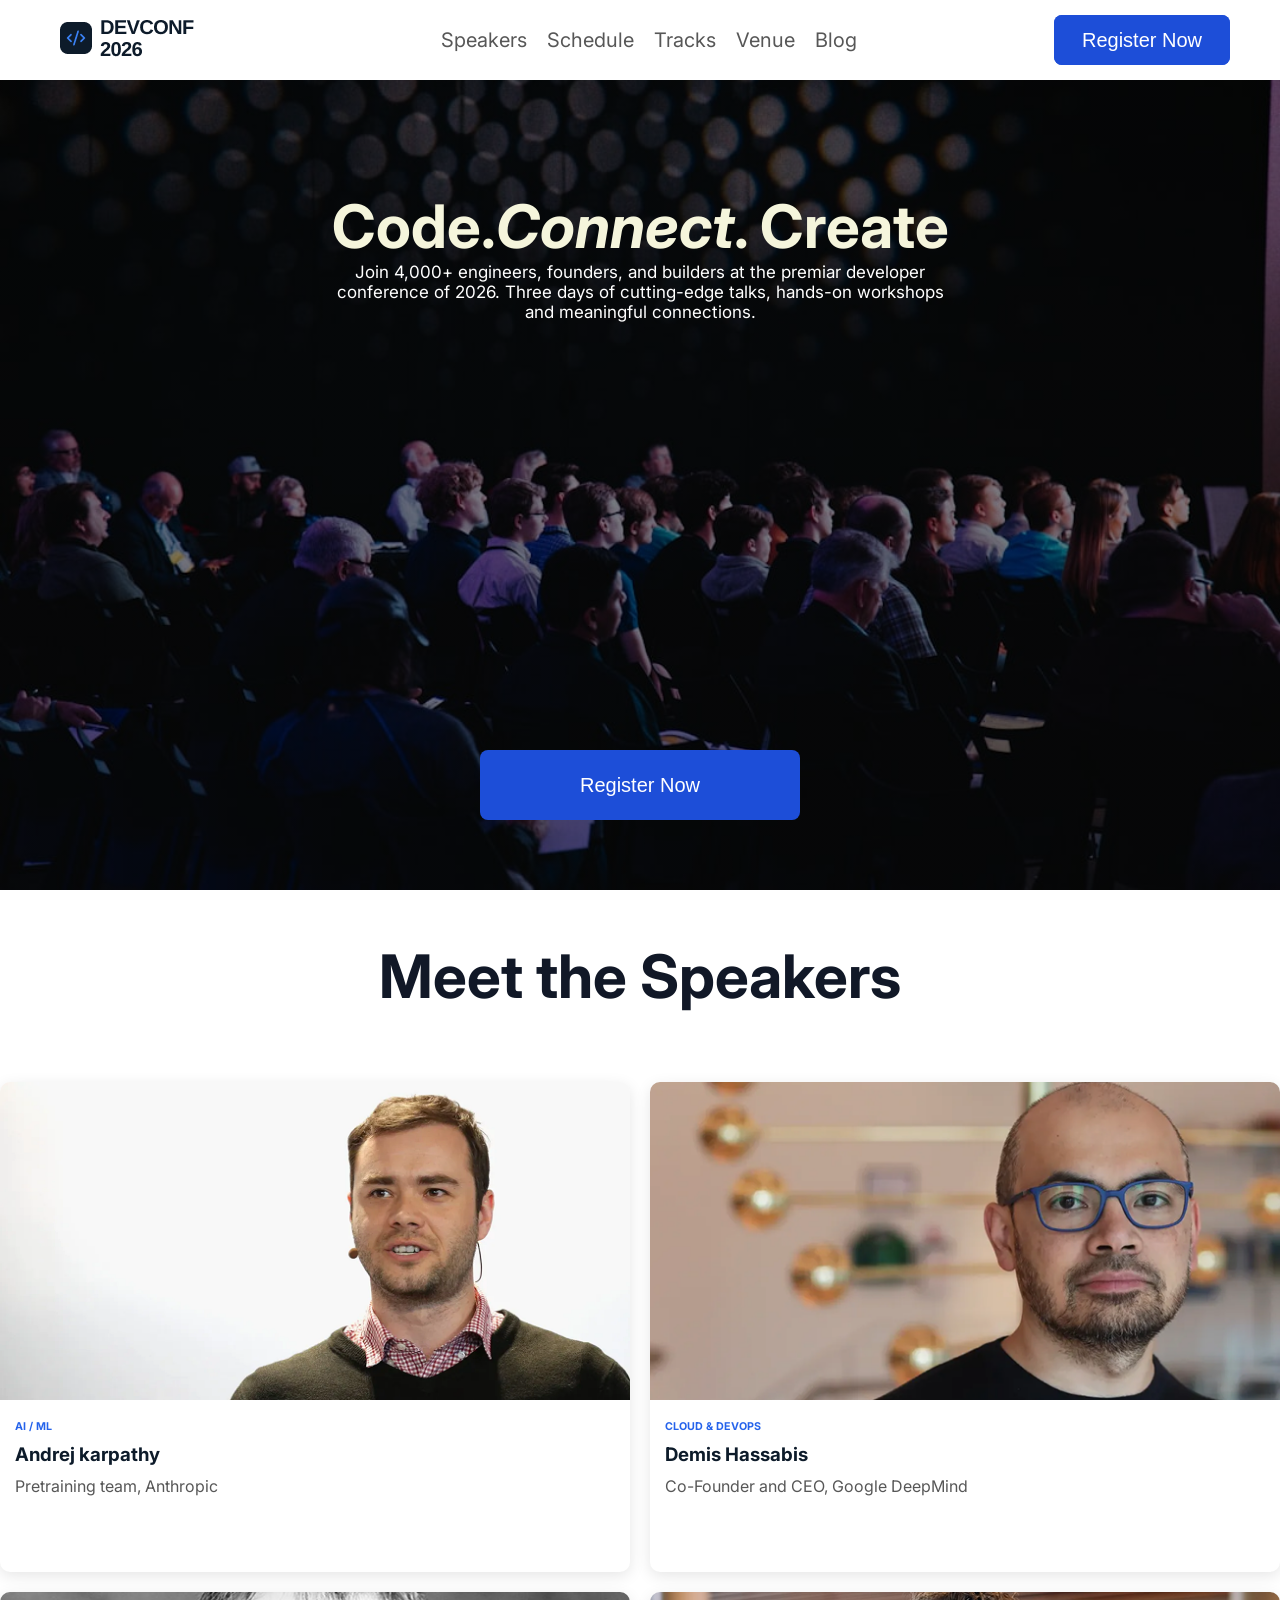
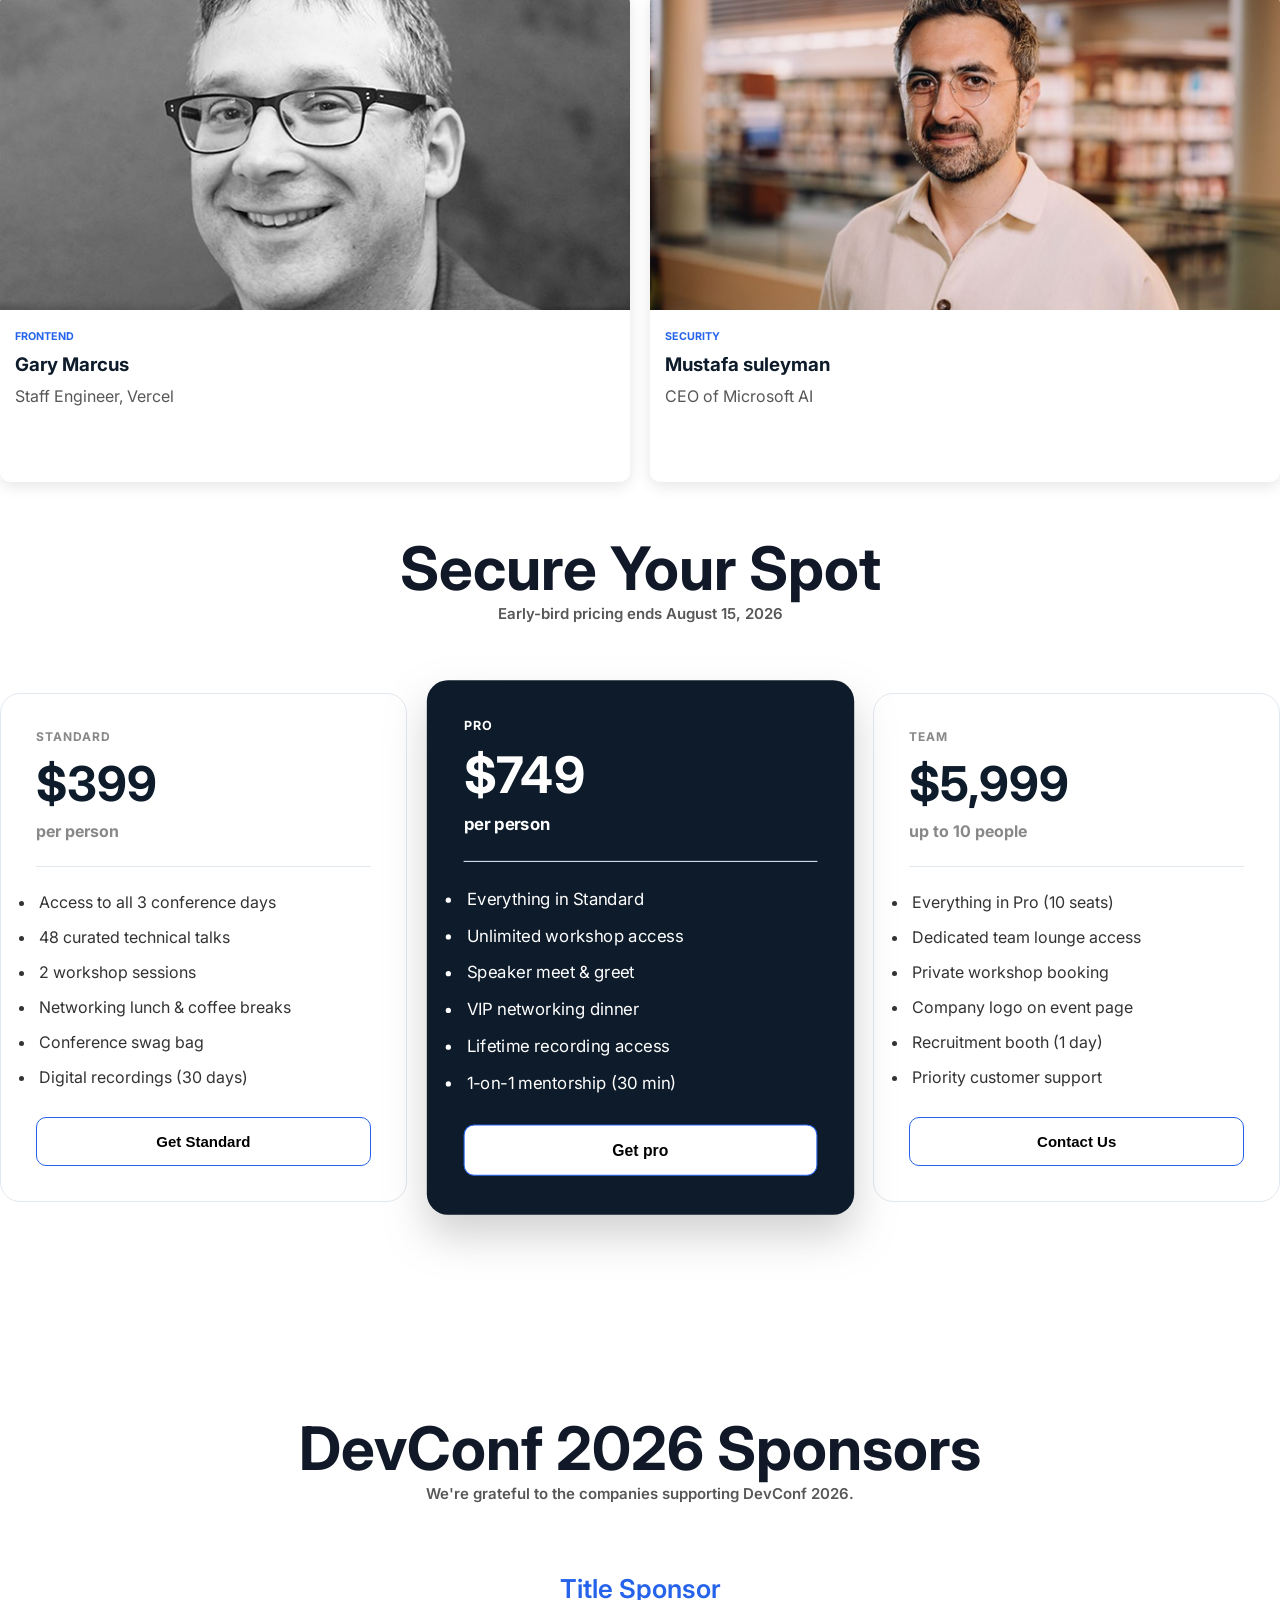
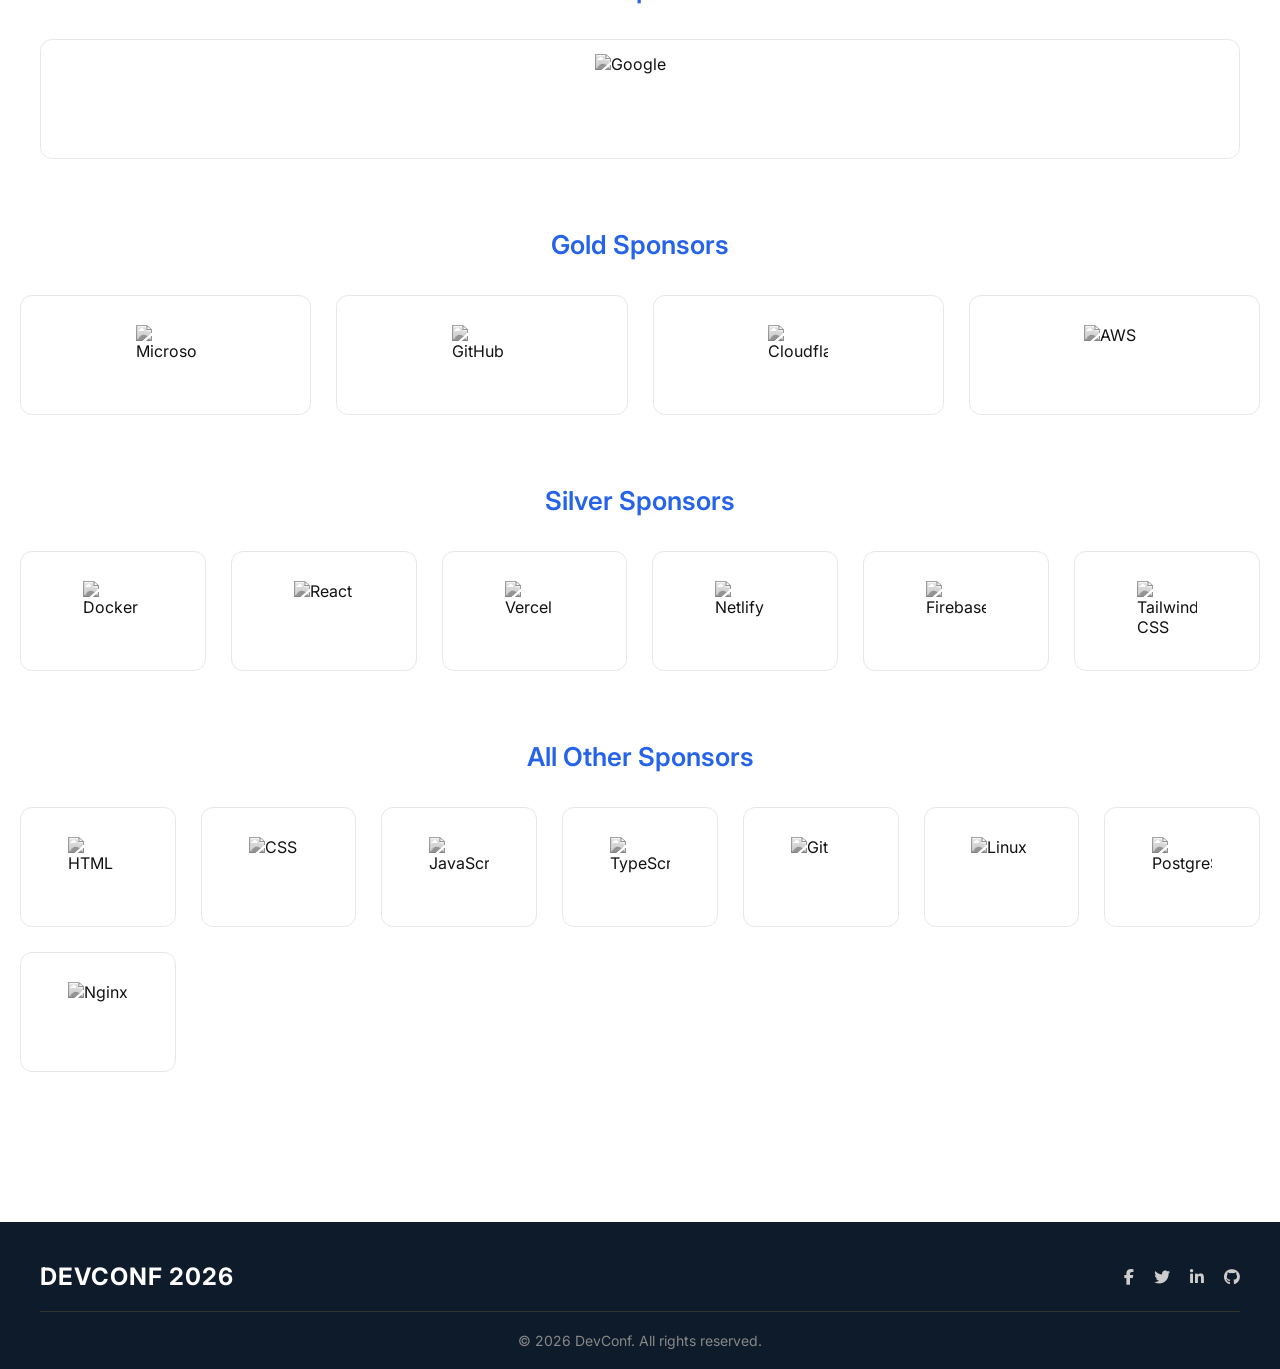
==== index.html @ 74f4c984 "footer section" ====
<!DOCTYPE html>
<html lang="en">
<head>
    <meta charset="UTF-8">
    <meta name="viewport" content="width=device-width, initial-scale=1.0">
    <title>Assingment-1 DevConf 2026</title>
    <link rel="preconnect" href="https://fonts.googleapis.com">
<link rel="preconnect" href="https://fonts.gstatic.com" crossorigin>
<link href="https://fonts.googleapis.com/css2?family=Inter:wght@100..900&display=swap" rel="stylesheet">
    <link rel="stylesheet" href="./Style/index.css">
</head>
<body>
    <!-- Header Start -->
    <header>

        <nav class="navber container">
            <!-- Logo Start -->
            <div class="logo-parent">

                <img src="./images/logo.png" alt="Company Logo">
            </div>
            <!-- Logo End -->

            <!-- Navbar-Menu Start -->
            <div class="nav-menu">
                <ul>
                    <li><a href="#">Speakers</a></li>
                    <li><a href="#">Schedule</a></li>
                    <li><a href="#">Tracks</a></li>
                    <li><a href="#">Venue</a></li>
                    <li><a href="#">Blog</a></li>
                </ul>
            </div>
            <!-- Register-Btn Start -->
            <div class="nav-btn">
                <button class="nav-btn"><a href="#">Register Now</a></button>
            </div>
        </nav>
    </header>
    <!-- Header End -->

    <!-- Hero Start -->
     <main>
        <section>
            <div class="hero-section">
                <div class="hero-content">
                    <h2>Code.<em>Connect</em>. Create</h2>
                    <p>Join 4,000+ engineers, founders, and builders at the premiar developer<br>
                    conference of 2026. Three days of cutting-edge talks, hands-on workshops<br>
                and meaningful connections.</p>

                        <button class="hero-register-btn"><a href="#">Register Now</a></button>
                        <div>

                        </div>
                    </div>
        </section>
     </main>
     <!-- Hero End -->

     <!-- Speaker Card start -->

     <section>
        <div class="title">
        <h2>Meet the Speakers</h2>
        </div>
        <div class="speakers-card">
      
        <div class="card">
            <img src="./images/andrej.png" alt="">
            <h6>AI / ML</h6>
            <h3>Andrej karpathy</h3>
            <p>Pretraining team, Anthropic</p>
        </div>
        <div class="card">
            <img src="./images/demis.png" alt="">
            <h6>CLOUD & DEVOPS</h6>
            <h3>Demis Hassabis</h3>
            <p>Co-Founder and CEO, Google DeepMind</p>
        </div>
        <div class="card">
            <img src="./images/gary.png" alt="">
            <h6>FRONTEND</h6>
            <h3>Gary Marcus</h3>
            <p>Staff Engineer, Vercel</p>
        </div>
        <div class="card">
            <img src="./images/mustafa.png" alt="">
            <h6>SECURITY</h6>
            <h3>Mustafa suleyman</h3>
            <p>CEO of Microsoft AI</p>
        </div>
        </div>
     </section>
     <!-- Speaker Card End -->

     <!-- Secure spot Start -->
      <section>
        <div class="title">
            <h2>Secure Your Spot</h2>
            <p>Early-bird pricing ends August 15, 2026</p>
        </div>
        <div  class="secure-section">
            <div class="secure-card">
                <h6>STANDARD</h6>
                <h2>$399</h2>
                <h6>per person</h6>
                <hr>
                <ul>
                    <li>Access to all 3 conference days</li>
                    <li>48 curated technical talks</li>
                    <li>2 workshop sessions</li>
                    <li>Networking lunch & coffee breaks</li>
                    <li>Conference swag bag</li>
                    <li>Digital recordings (30 days)</li>
                </ul>
                <button>Get Standard</button>
            </div>
            
            <div class="secure-card featured">
                <h6>PRO</h6>
                <h2>$749</h2>
                <h6>per person</h6>
                <hr>
                <ul>
                    <li>Everything in Standard</li>
                    <li>Unlimited workshop access</li>
                    <li>Speaker meet & greet</li>
                    <li>VIP networking dinner</li>
                    <li>Lifetime recording access</li>
                    <li>1-on-1 mentorship (30 min)</li>
                </ul>
                <button>Get pro</button>
            </div>

            <div class="secure-card">
                <h6>TEAM</h6>
                <h2>$5,999</h2>
                <h6>up to 10 people</h6>
                <hr>
                <ul>
                    <li>Everything in Pro (10 seats)</li>
                    <li>Dedicated team lounge access</li>
                    <li>Private workshop booking</li>
                    <li>Company logo on event page</li>
                    <li>Recruitment booth (1 day)</li>
                    <li>Priority customer support</li>
                </ul>
                <button>Contact Us</button>
            </div>
        </div>
      </section>

      <!-- Secure spot End -->

      <!-- Sponsors Section Start -->

<section class="sponsors">

    <div class="title">
        <h2>DevConf 2026 Sponsors</h2>
        <p>We're grateful to the companies supporting DevConf 2026.</p>
    </div>

    <!-- Title Sponsor -->
        <div class="sponsor-category">
            <h3>Title Sponsor</h3>

            <div class="logo-grid title-grid">
                <a href="https://www.google.com" target="_blank">
                    <img src="https://cdn.simpleicons.org/google" alt="Google">
                </a>
            </div>
        </div>

        <!-- Gold Sponsors -->
        <div class="sponsor-category">
            <h3>Gold Sponsors</h3>

            <div class="logo-grid">
                <a href="https://www.microsoft.com/" target="_blank">
        <img src="https://upload.wikimedia.org/wikipedia/commons/4/44/Microsoft_logo.svg" alt="Microsoft">
    </a>

                <a href="https://github.com" target="_blank">
                    <img src="https://cdn.simpleicons.org/github" alt="GitHub">
                </a>

                <a href="https://www.cloudflare.com" target="_blank">
                    <img src="https://cdn.simpleicons.org/cloudflare" alt="Cloudflare">
                </a>

                <a href="https://aws.amazon.com/" target="_blank">
        <img src="https://upload.wikimedia.org/wikipedia/commons/9/93/Amazon_Web_Services_Logo.svg" alt="AWS">
    </a>
            </div>
        </div>

        <!-- Silver Sponsors -->
        <div class="sponsor-category">
            <h3>Silver Sponsors</h3>

            <div class="logo-grid">
                <a href="https://www.docker.com" target="_blank">
                    <img src="https://cdn.simpleicons.org/docker" alt="Docker">
                </a>

                <a href="https://react.dev" target="_blank">
                    <img src="https://cdn.simpleicons.org/react" alt="React">
                </a>

                <a href="https://vercel.com" target="_blank">
                    <img src="https://cdn.simpleicons.org/vercel" alt="Vercel">
                </a>

                <a href="https://www.netlify.com" target="_blank">
                    <img src="https://cdn.simpleicons.org/netlify" alt="Netlify">
                </a>

                <a href="https://firebase.google.com" target="_blank">
                    <img src="https://cdn.simpleicons.org/firebase" alt="Firebase">
                </a>

                <a href="https://tailwindcss.com" target="_blank">
                    <img src="https://cdn.simpleicons.org/tailwindcss" alt="Tailwind CSS">
                </a>
            </div>
        </div>

        <!-- Other Sponsors -->
        <div class="sponsor-category">
            <h3>All Other Sponsors</h3>

            <div class="logo-grid">

                <a href="https://developer.mozilla.org/docs/Web/HTML" target="_blank">
                    <img src="https://cdn.simpleicons.org/html5" alt="HTML">
                </a>

                <a href="https://developer.mozilla.org/docs/Web/CSS" target="_blank">
                    <img src="https://cdn.simpleicons.org/css" alt="CSS">
                </a>

                <a href="https://developer.mozilla.org/docs/Web/JavaScript" target="_blank">
                    <img src="https://cdn.simpleicons.org/javascript" alt="JavaScript">
                </a>

                <a href="https://www.typescriptlang.org" target="_blank">
                    <img src="https://cdn.simpleicons.org/typescript" alt="TypeScript">
                </a>

                <a href="https://git-scm.com" target="_blank">
                    <img src="https://cdn.simpleicons.org/git" alt="Git">
                </a>

                <a href="https://kernel.org" target="_blank">
                    <img src="https://cdn.simpleicons.org/linux" alt="Linux">
                </a>

                <a href="https://www.postgresql.org" target="_blank">
                    <img src="https://cdn.simpleicons.org/postgresql" alt="PostgreSQL">
                </a>

                <a href="https://nginx.org" target="_blank">
                    <img src="https://cdn.simpleicons.org/nginx" alt="Nginx">
                </a>

            </div>
        </div>

    </div>

</section>

 <!-- Sponsors Section End -->

 <!-- Footer Start -->
  <section>
    <footer class="devconf-footer">
    <div class="footer-top">
        <div class="footer-left">
            <h2>DEVCONF 2026</h2>
        </div>
        <div class="footer-right">
            <a href="#" target="_blank" aria-label="Fac"><i class="fab fa-facebook-f"></i></a>
            <a href="#" target="_blank" aria-label="Twitter"><i class="fab fa-twitter"></i></a>
            <a href="#" target="_blank" aria-label="LinkedIn"><i class="fab fa-linkedin-in"></i></a>
            <a href="#" target="_blank" aria-label="GitHub"><i class="fab fa-github"></i></a>
        </div>
    </div>
    
    <hr class="footer-line">
    
    <div class="footer-bottom">
        <p>&copy; 2026 DevConf. All rights reserved.</p>
    </div>
</footer>

<!-- Font Awesome Icons Link (এটি আপনার HTML এর <head> ট্যাগ এর ভেতর বসিয়ে নিবেন) -->
<link rel="stylesheet" href="https://cdnjs.cloudflare.com/ajax/libs/font-awesome/6.4.0/css/all.min.css">
 </section>
  <!-- Footer End -->
</body>
</html>
---- Style/index.css ----
*{
    margin: 0;
    padding: 0;
    box-sizing: border-box;
}
body{
    font-family: "Inter", sans-serif;
}
.container {
    display: flex;
    justify-content: space-between;
    align-items: center;
    max-width:  auto;
    margin: 15px 30px;
}
.logo-parent{
    margin-left: 30px;
    cursor: pointer;
}
.navber{
    display: flex;
    justify-content: space-between;
    align-items: center;

}
.nav-menu ul{
    list-style: none;
    display: flex;
    gap: 20px;
    margin-left: 50px;
}
.nav-menu ul li a{
    text-decoration: none;
    font-size: 20px;
    color: #575757;
}

.nav-menu ul li:hover::after{
    width: 100%;
}
.nav-btn{
    background-color: #1D4ED8;
    width: 11rem;
    height: 50px;
    border-radius: 8px;
    margin-right: 20px;
    cursor: pointer;
    border: none;
}
.nav-btn a{
    color: white;
    font-size: 20px;
    text-decoration: none;
    cursor: pointer;
}
/* Nav End */

/* Hero Start */
.hero-section{
    background-image: linear-gradient(rgba(0, 0, 0, 0.5), rgba(0, 0, 0, 0.5)), url(../images/banner.jpg);
    height: 90vh;
    display: flex;
    justify-content: center;
    background-size: cover;
    background-position: center;
    background-repeat: no-repeat;
    
}
.hero-content{
    text-align: center;
    margin-top: 110px;
}
.hero-content h2{
    color: beige;
    align-items: center;
    font-size: 60px;
    font-weight: bold;
}
.hero-content p{
    color: white;
    align-items: center;
    font-size: 17px;
}
.hero{
    position: relative;
    min-height: 100vh;
}

.hero-register-btn{
    position: absolute;
    bottom: 80px;
    left: 50%;
    transform: translateX(-50%);
    width: 20rem;
    max-width: 90%;
    height: 70px;
    background: #1D4ED8;
    border: none;
    border-radius: 8px;
    cursor: pointer;
}

.hero-register-btn a{
    color: white;
    font-size: 20px;
    text-decoration: none;
    cursor: pointer;
}
/* Hero End */

/* Speaker Card start */
.title{
    text-align: center;
    margin: 50px;
    font-size: 30px;
    font-weight: bold;

}
.speakers-card{
    display: grid;
    grid-template-columns: repeat(2, 1fr);
    gap: 20px;
    max-width: 1500px;
    margin: 0 auto;
    padding: 50px px;
    height: 1000px;

}
.card{
    background-color: #ffffff;
    border-radius: 10px;
    overflow: hidden;
    box-shadow: 0 4px 15px rgb(0, 0, 0, 0.1);
}
.card img{
    width: 100%;
    display: block;
}
.card h6{
    color: #2563EB;
    margin-top: 20px;
    margin-left: 15px;
}
.card h3{
    color: #0D1B2A;
    margin-top: 10px;
    margin-left: 15px;
}
.card p{
    color: #575757;
    margin-top: 10px;
    margin-left: 15px;
}

/* Secure Spot Start */

.title p{
    font-size: 15px;
    text-align: center;
    color: #575757;
    font-weight: 600;
}
.secure-section{
    display: grid;
    grid-template-columns: repeat(3, 1fr);
    gap: 30px;
    max-width: 1280px;
    margin: 0 auto 80px;

}
.secure-card{
    background-color: #ffff;
    padding: 35px;
    border: 1px solid #E2E8F0;
    border-radius: 20px;
    transition: .3s ease;
}
.secure-card:hover{
    transform: translateY(-10px);
    box-shadow: 0 15px 40px rgb(0, 0, 0, .12);
}
.featured{
    background: #0d1b2a;
    color: #fff ;
    transform: scale(1.05);
    box-shadow: 0 20px 40px rgba(124, 124, 124, 0.35);
    border: none;
}
.featured h2,
.featured h6,
.featured p,
.featured li{
    color: #fff !important;
}

.secure-card h6:first-child{
    color: #888888;
    font-size: 12px;
    letter-spacing: 1px;
    margin-bottom: 10px;
}
.secure-card h2{
    font-size: 48px;
    color: #0D1B2A;
    margin-bottom: 8px;
}
.secure-card h6:nth-child(3){
    font-size: 16px;
    color: #888888;
    margin-bottom: 25px;
}
.secure-card hr{
    border: none;
    border-top: 1px solid #E2E8F0;
    margin: 25px 0;
}
.secure-card ul{
    margin-bottom: 30px;
}
.secure-card ul li{
    margin-bottom: 15px;
    color: #333333;
    position: relative;
    padding-left: 3px;
}
.secure-card ul li::before{
    margin-bottom: 15px;
    color: #2563EB;
    font-weight: bold;
    position: absolute;
}

.secure-card button{
    width: 100%;
    padding: 15px;
    border: 1px solid #2563EB;
    border-radius: 10px;
    background-color: #ffff;
    font-size: 15px;
    font-weight: 600;
    cursor: pointer;
    transition: .3s;
}
.secure-card button a{
    color: #2563EB;
    text-decoration: none;
}
.secure-card button:hover{
    background: #2563EB;
}
.secure-card button:hover{
        color: #fff;
}

/* Secure Spot End */

/* Sponsors section Start */


.sponsors{
    padding:80px 20px;
    background:#ffffff;
}

.container{
    max-width:190vh;
}

.title{
    text-align:center;
    font-size:40px;
    font-weight:700;
    margin-bottom:70px;
    color:#111827;
}

.sponsor-category{
    margin-bottom:70px;
}

.sponsor-category h3{
    text-align:center;
    font-size:26px;
    font-weight:600;
    color:#2563EB;
    margin-bottom:35px;
}

.logo-grid{
    display:grid;
    grid-template-columns:repeat(auto-fit,minmax(150px,1fr));
    gap:25px;
}

.logo-grid a{
    height:120px;
    background:#fff;
    border:1px solid #E5E7EB;
    border-radius:12px;
    display:flex;
    justify-content:center;
    align-items:center;
    transition:.3s;
    text-decoration:none;
}

.logo-grid a:hover{
    transform:translateY(-6px);
    box-shadow:0 12px 24px rgba(0,0,0,.08);
}

.logo-grid img{
    width:60px;
    height:60px;
    object-fit:contain;
    filter:grayscale(100%);
    transition:.3s;
}

.logo-grid a:hover img{
    filter:grayscale(0%);
}

.title-grid{
    max-width:1200px;
    margin:auto;
}

.title-grid img{
    width:90px;
    height:90px;
}
/* Sponsors section End */

/* Footer Styles */
.devconf-footer {
    background-color: #0d1b2a;
    color: #fff;
    padding: 40px 20px 20px 20px;
}

.footer-top {
    display: flex;
    justify-content: space-between;
    align-items: center;
    flex-wrap: wrap;
    max-width: 1200px;
    margin: 0 auto;
    padding-bottom: 20px;
}

.footer-left h2 {
    margin: 0;
    font-size: 24px;
    font-weight: 700;
    letter-spacing: 1px;
}

.footer-right {
    display: flex;
    gap: 20px;
}

.footer-right a {
    color: #cccccc;
    transition: color 0.3s ease;
}

/* Hover Effect */
.footer-right a:hover {
    color: #3b82f6; /* হালকা নীল রঙ */
}

/* Horizontal Line */
.footer-line {
    border: 0;
    height: 1px;
    background-color: #333333;
    max-width: 1200px;
    margin: 0 auto 20px auto;
}

/* Footer Bottom */
.footer-bottom {
    text-align: center;
    max-width: 1200px;
    margin: 0 auto;
}

.footer-bottom p {
    margin: 0;
    color: #888888;
    font-size: 14px;
}

/* Footer End */
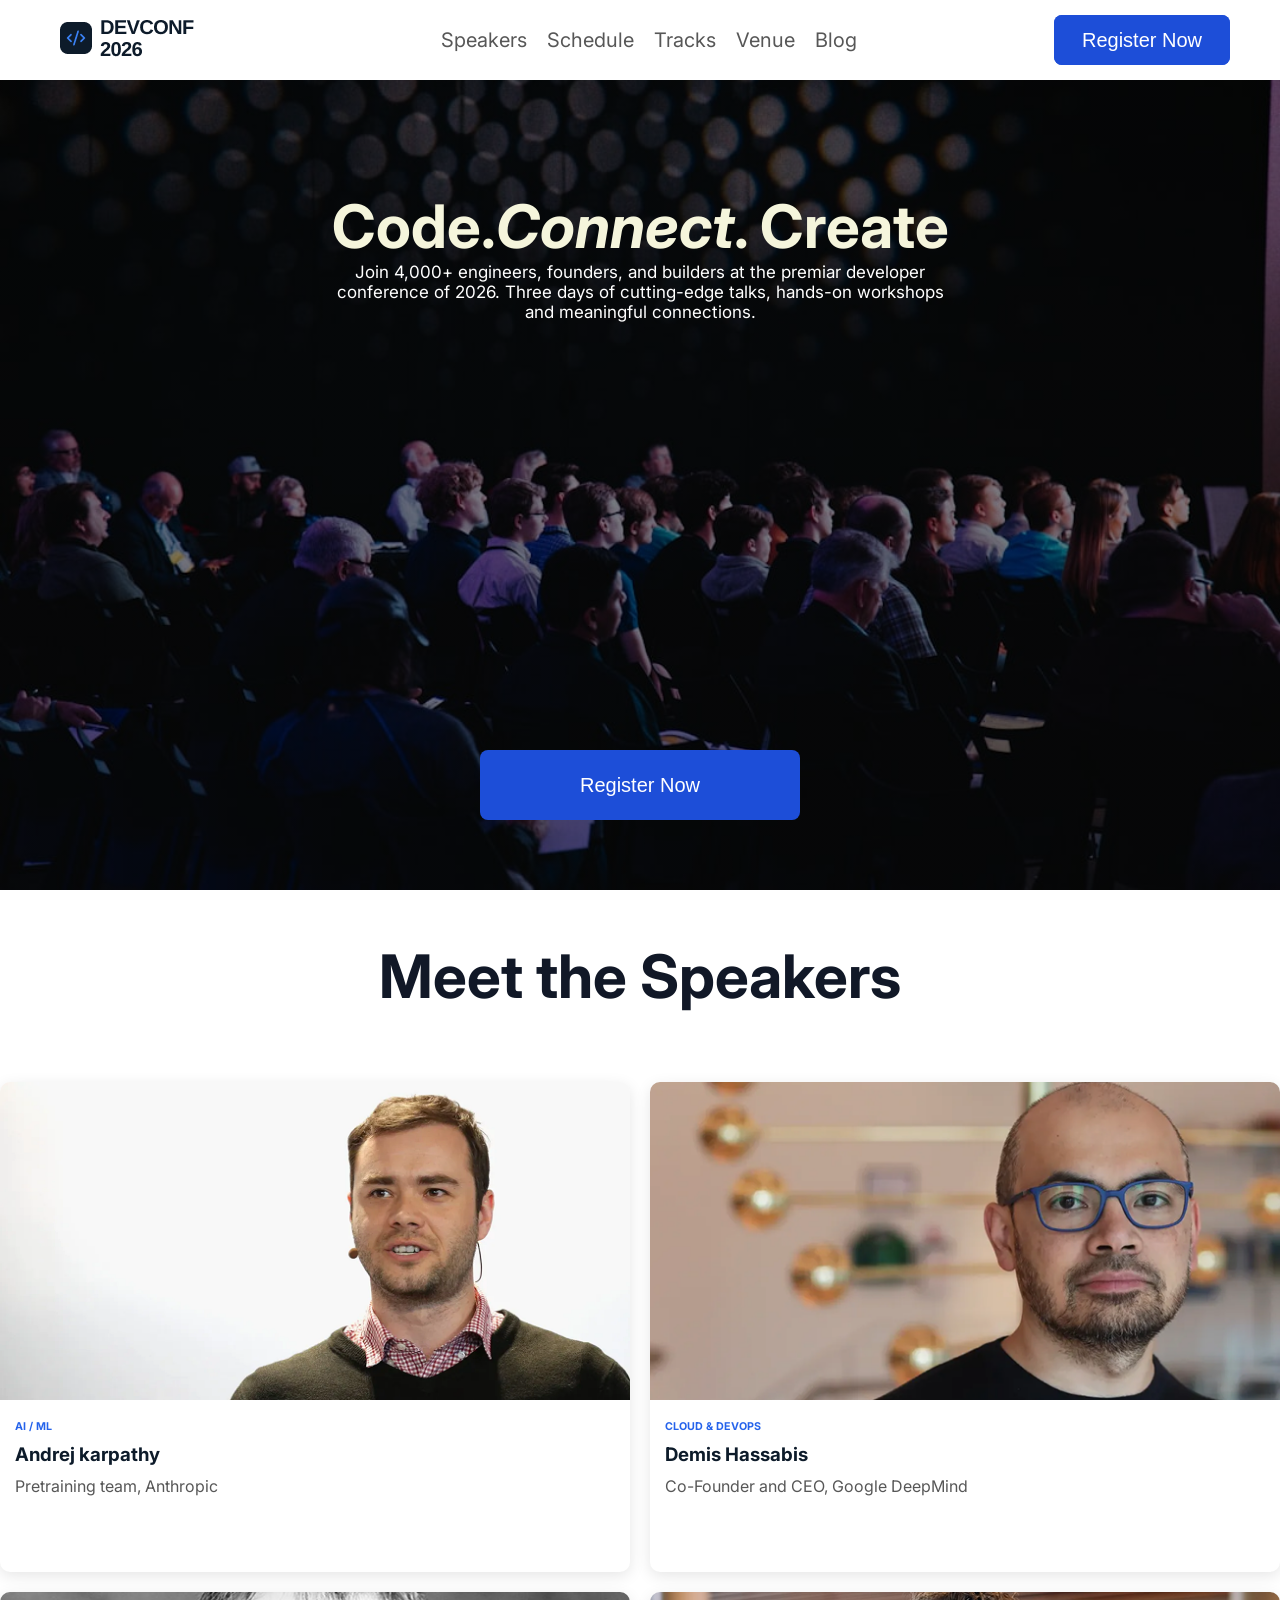
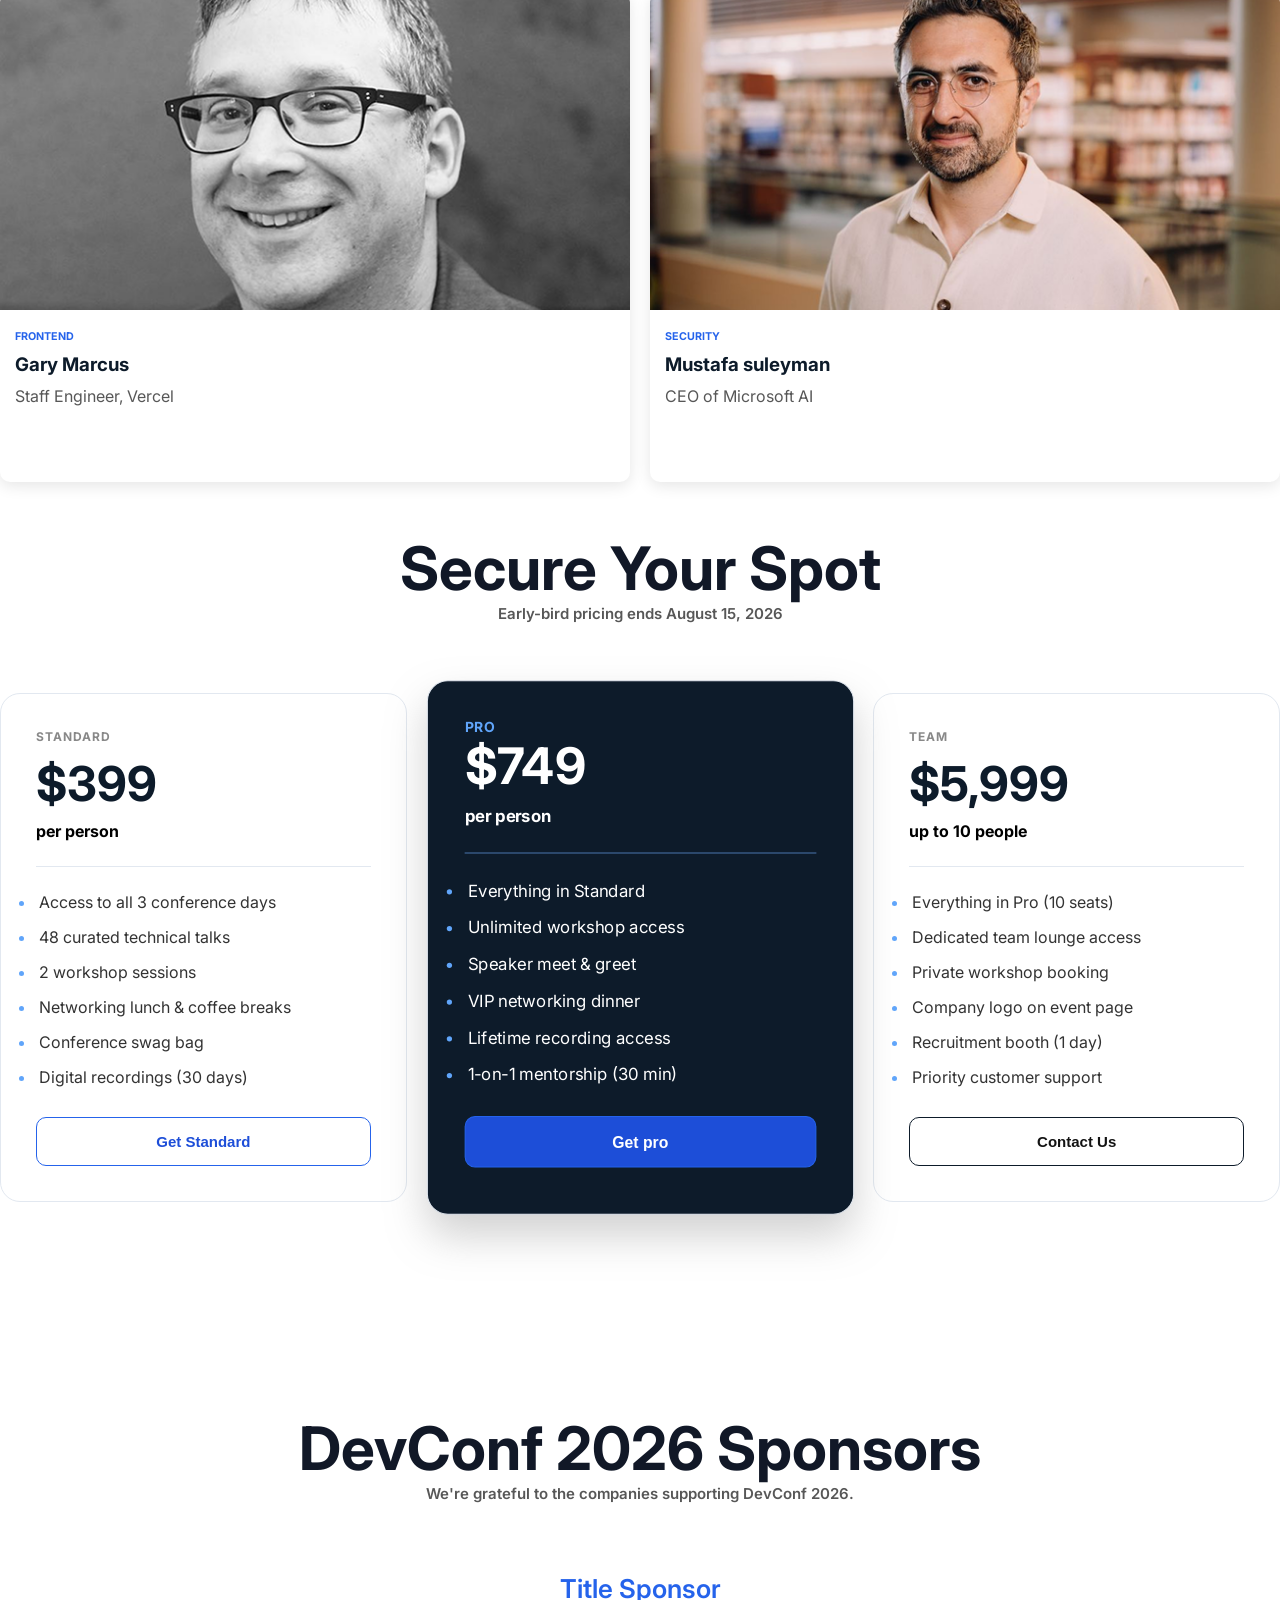
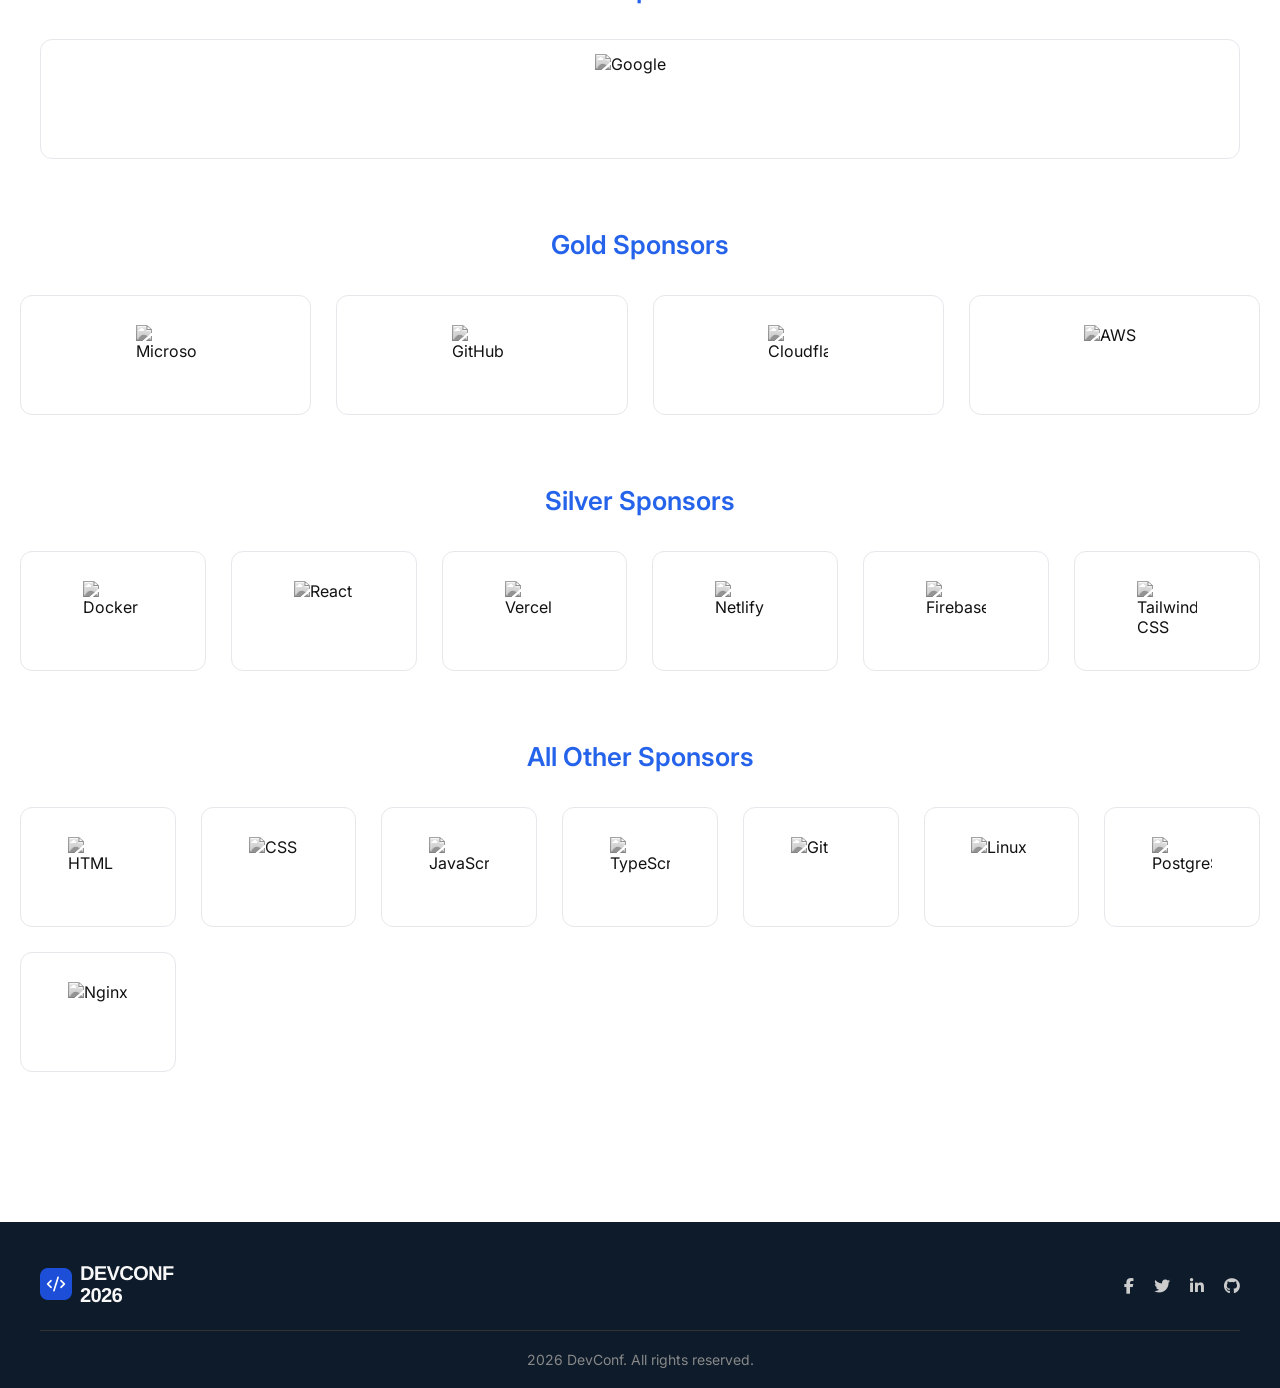
==== commit 680450fd: "footer section" ====
--- a/index.html
+++ b/index.html
@@ -5,9 +5,13 @@
     <meta name="viewport" content="width=device-width, initial-scale=1.0">
     <title>Assingment-1 DevConf 2026</title>
     <link rel="preconnect" href="https://fonts.googleapis.com">
+    <!-- Google Fonts -->
 <link rel="preconnect" href="https://fonts.gstatic.com" crossorigin>
 <link href="https://fonts.googleapis.com/css2?family=Inter:wght@100..900&display=swap" rel="stylesheet">
-    <link rel="stylesheet" href="./Style/index.css">
+<!-- Footer Social Media Icon -->
+<link rel="stylesheet" href="https://cdnjs.cloudflare.com/ajax/libs/font-awesome/6.4.0/css/all.min.css">
+<!-- DevConf 2026 CSS -->
+<link rel="stylesheet" href="./Style/index.css">
 </head>
 <body>
     <!-- Header Start -->
@@ -47,7 +51,7 @@
                     <h2>Code.<em>Connect</em>. Create</h2>
                     <p>Join 4,000+ engineers, founders, and builders at the premiar developer<br>
                     conference of 2026. Three days of cutting-edge talks, hands-on workshops<br>
-                and meaningful connections.</p>
+                    and meaningful connections.</p>
 
                         <button class="hero-register-btn"><a href="#">Register Now</a></button>
                         <div>
@@ -114,14 +118,14 @@
                     <li>Conference swag bag</li>
                     <li>Digital recordings (30 days)</li>
                 </ul>
-                <button>Get Standard</button>
+                <button class="get-standard">Get Standard</button>
             </div>
             
             <div class="secure-card featured">
-                <h6>PRO</h6>
+                <h5>PRO</h5>
                 <h2>$749</h2>
                 <h6>per person</h6>
-                <hr>
+                <hr class="pro-line">
                 <ul>
                     <li>Everything in Standard</li>
                     <li>Unlimited workshop access</li>
@@ -130,7 +134,7 @@
                     <li>Lifetime recording access</li>
                     <li>1-on-1 mentorship (30 min)</li>
                 </ul>
-                <button>Get pro</button>
+                <button class="get-pro">Get pro</button>
             </div>
 
             <div class="secure-card">
@@ -146,7 +150,7 @@
                     <li>Recruitment booth (1 day)</li>
                     <li>Priority customer support</li>
                 </ul>
-                <button>Contact Us</button>
+                <button class="contact">Contact Us</button>
             </div>
         </div>
       </section>
@@ -279,7 +283,7 @@
     <footer class="devconf-footer">
     <div class="footer-top">
         <div class="footer-left">
-            <h2>DEVCONF 2026</h2>
+            <img src="./images/footer-logo.png" alt="">
         </div>
         <div class="footer-right">
             <a href="#" target="_blank" aria-label="Fac"><i class="fab fa-facebook-f"></i></a>
@@ -292,12 +296,9 @@
     <hr class="footer-line">
     
     <div class="footer-bottom">
-        <p>&copy; 2026 DevConf. All rights reserved.</p>
+        <p>2026 DevConf. All rights reserved.</p>
     </div>
 </footer>
-
-<!-- Font Awesome Icons Link (এটি আপনার HTML এর <head> ট্যাগ এর ভেতর বসিয়ে নিবেন) -->
-<link rel="stylesheet" href="https://cdnjs.cloudflare.com/ajax/libs/font-awesome/6.4.0/css/all.min.css">
  </section>
   <!-- Footer End -->
 </body>
--- a/Style/index.css
+++ b/Style/index.css
@@ -184,7 +184,6 @@
     color: #fff ;
     transform: scale(1.05);
     box-shadow: 0 20px 40px rgba(124, 124, 124, 0.35);
-    border: none;
 }
 .featured h2,
 .featured h6,
@@ -192,7 +191,9 @@
 .featured li{
     color: #fff !important;
 }
-
+.secure-card h5{
+    color: #60a5fa;
+}
 .secure-card h6:first-child{
     color: #888888;
     font-size: 12px;
@@ -206,13 +207,16 @@
 }
 .secure-card h6:nth-child(3){
     font-size: 16px;
-    color: #888888;
     margin-bottom: 25px;
 }
+
 .secure-card hr{
     border: none;
     border-top: 1px solid #E2E8F0;
     margin: 25px 0;
+}
+.secure-card hr.pro-line{
+    border-top: 1px solid #4771a8;
 }
 .secure-card ul{
     margin-bottom: 30px;
@@ -222,6 +226,10 @@
     color: #333333;
     position: relative;
     padding-left: 3px;
+
+}
+.secure-card ul li::marker{
+    color: #60a5fa;
 }
 .secure-card ul li::before{
     margin-bottom: 15px;
@@ -245,11 +253,16 @@
     color: #2563EB;
     text-decoration: none;
 }
-.secure-card button:hover{
-    background: #2563EB;
-}
-.secure-card button:hover{
-        color: #fff;
+.secure-card .get-standard{
+    color: #1D4ED8;
+}
+.secure-card .get-pro{
+    color: #fff;
+    background-color: #1D4ED8;
+}
+.secure-card .contact{
+    color: #131313;
+    border: 1px solid #0D1B2A;
 }
 
 /* Secure Spot End */
@@ -335,7 +348,6 @@
 /* Footer Styles */
 .devconf-footer {
     background-color: #0d1b2a;
-    color: #fff;
     padding: 40px 20px 20px 20px;
 }
 
@@ -368,7 +380,7 @@
 
 /* Hover Effect */
 .footer-right a:hover {
-    color: #3b82f6; /* হালকা নীল রঙ */
+    color: #3b82f6;
 }
 
 /* Horizontal Line */
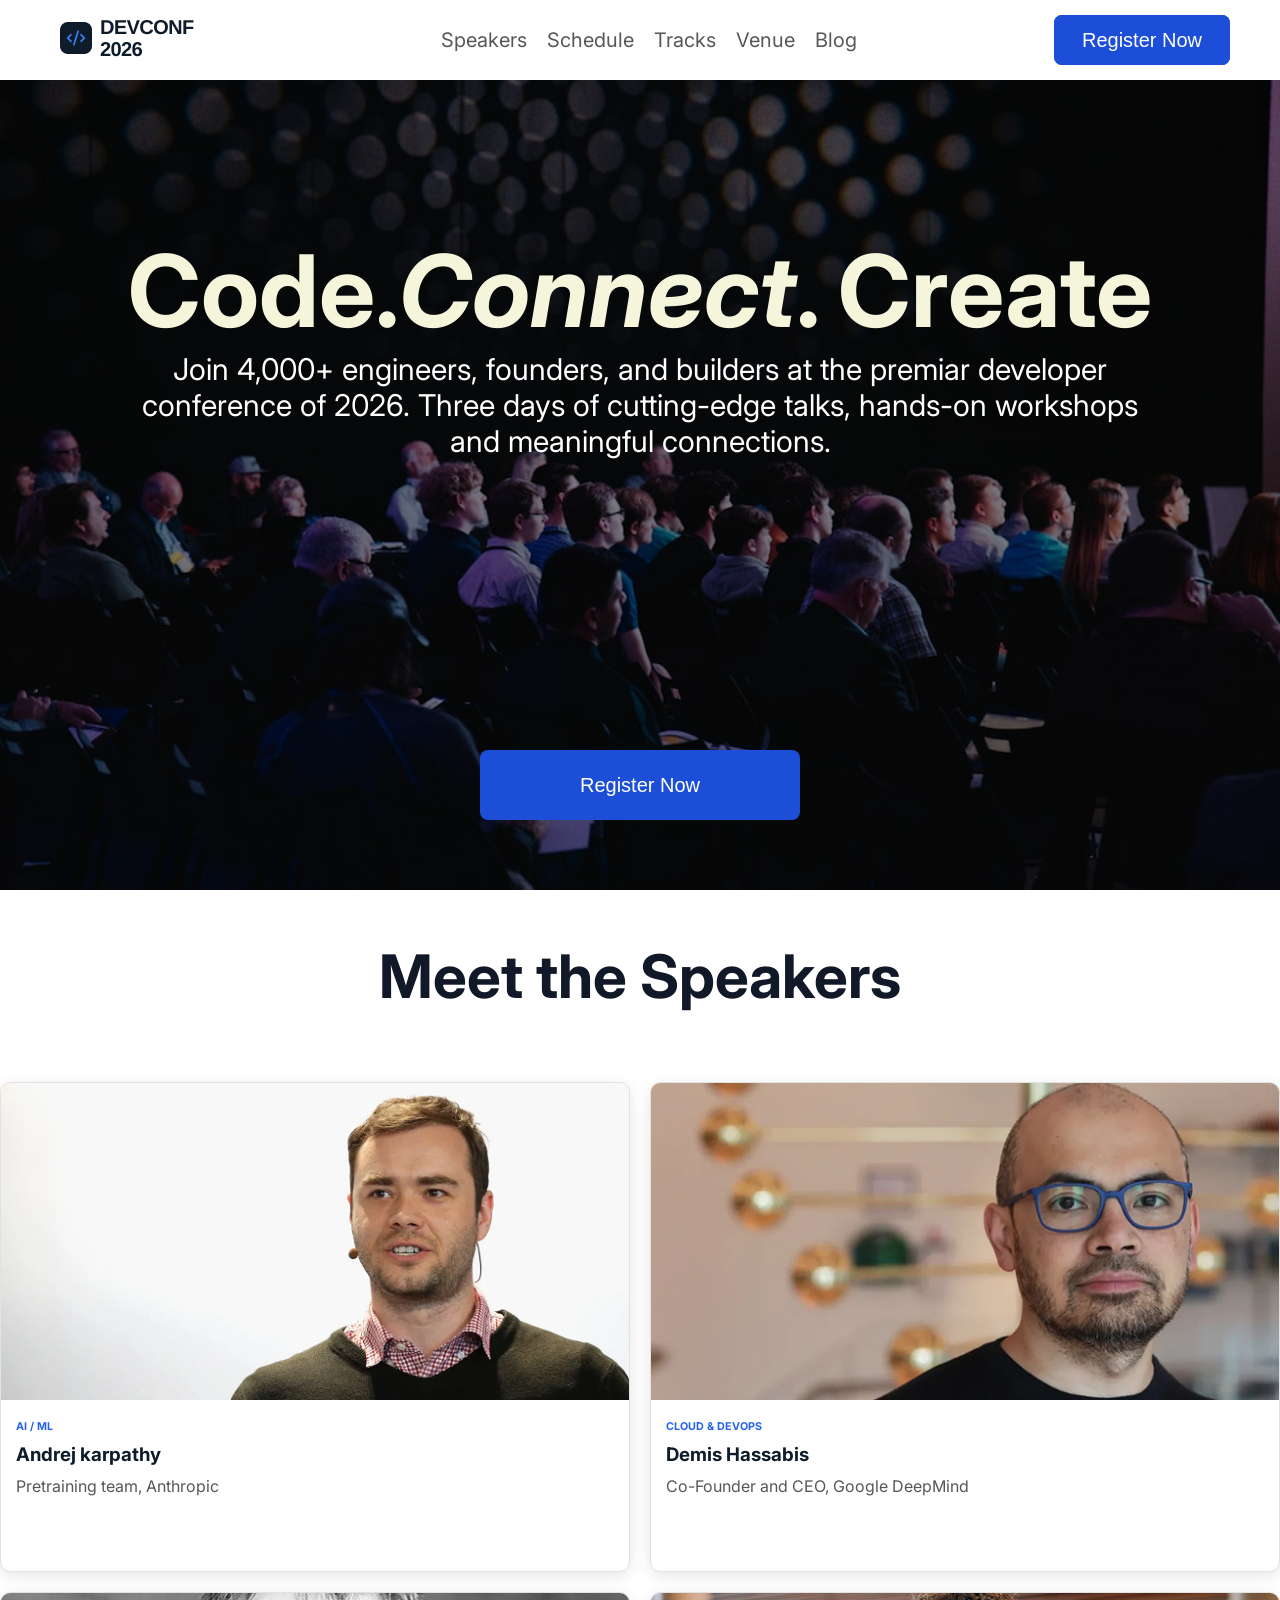
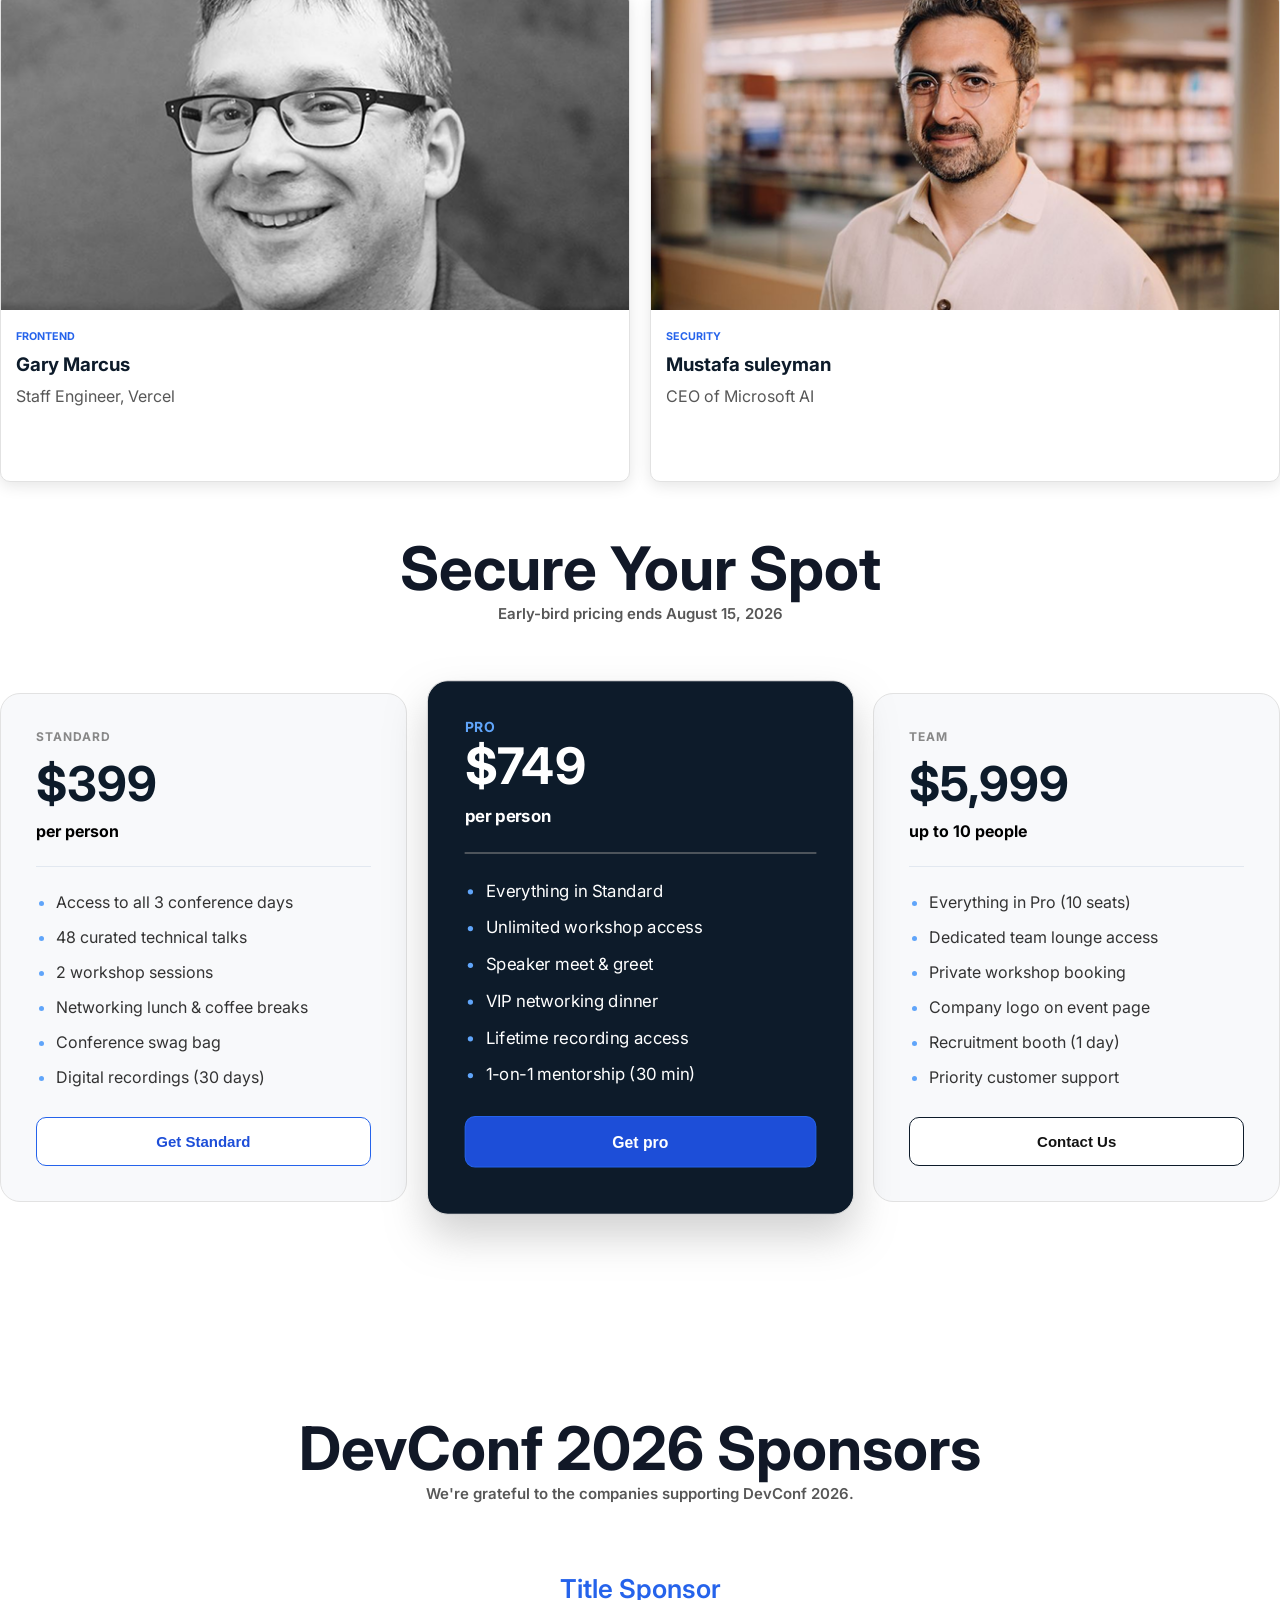
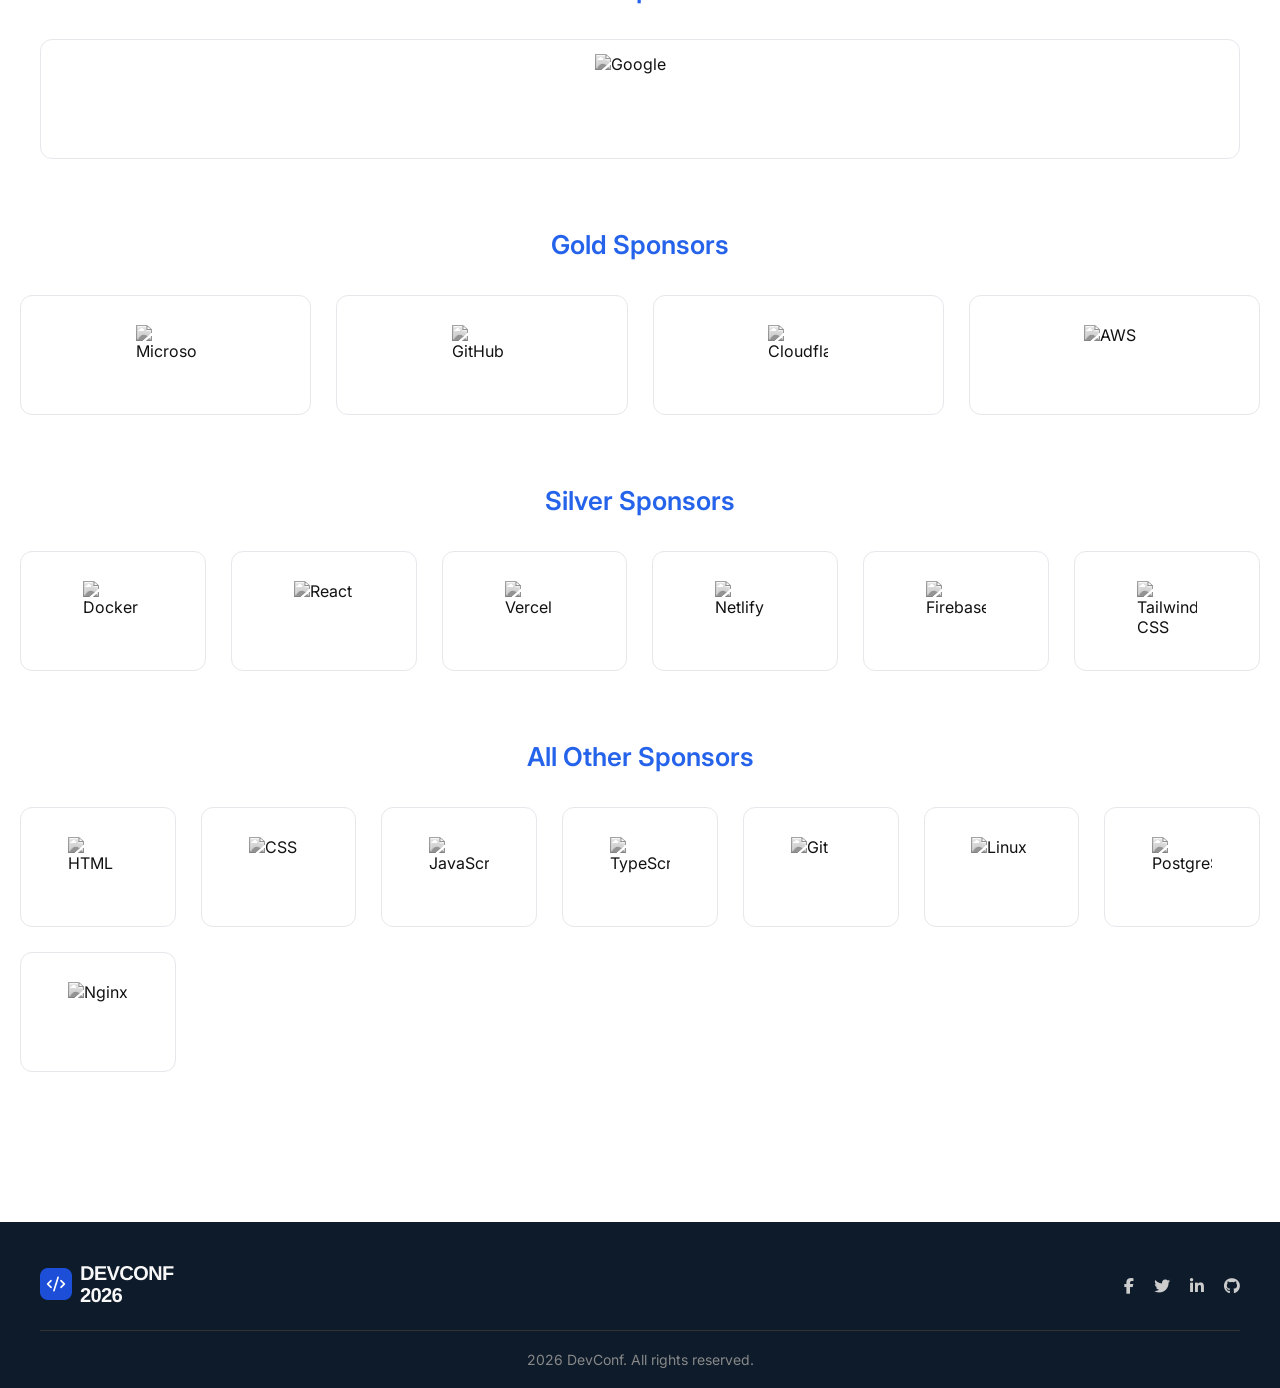
==== commit a5897d7a: "The webpage has been created" ====
--- a/index.html
+++ b/index.html
@@ -286,10 +286,10 @@
             <img src="./images/footer-logo.png" alt="">
         </div>
         <div class="footer-right">
-            <a href="#" target="_blank" aria-label="Fac"><i class="fab fa-facebook-f"></i></a>
-            <a href="#" target="_blank" aria-label="Twitter"><i class="fab fa-twitter"></i></a>
-            <a href="#" target="_blank" aria-label="LinkedIn"><i class="fab fa-linkedin-in"></i></a>
-            <a href="#" target="_blank" aria-label="GitHub"><i class="fab fa-github"></i></a>
+            <a href="#"><i class="fab fa-facebook-f"></i></a>
+            <a href="#"><i class="fab fa-twitter"></i></a>
+            <a href="#"><i class="fab fa-linkedin-in"></i></a>
+            <a href="#"><i class="fab fa-github"></i></a>
         </div>
     </div>
     
--- a/Style/index.css
+++ b/Style/index.css
@@ -68,18 +68,18 @@
 }
 .hero-content{
     text-align: center;
-    margin-top: 110px;
+    margin-top: 150px;
 }
 .hero-content h2{
     color: beige;
     align-items: center;
-    font-size: 60px;
+    font-size: 100px;
     font-weight: bold;
 }
 .hero-content p{
     color: white;
     align-items: center;
-    font-size: 17px;
+    font-size: 30px;
 }
 .hero{
     position: relative;
@@ -128,6 +128,7 @@
 }
 .card{
     background-color: #ffffff;
+    border: 1px solid #e2e2e2;
     border-radius: 10px;
     overflow: hidden;
     box-shadow: 0 4px 15px rgb(0, 0, 0, 0.1);
@@ -169,9 +170,9 @@
 
 }
 .secure-card{
-    background-color: #ffff;
+    background-color:#f8f9fb;
     padding: 35px;
-    border: 1px solid #E2E8F0;
+    border: 1px solid #e2e2e2;
     border-radius: 20px;
     transition: .3s ease;
 }
@@ -216,16 +217,19 @@
     margin: 25px 0;
 }
 .secure-card hr.pro-line{
-    border-top: 1px solid #4771a8;
+    border: none;
+    border-top: 1px solid #888888;
+    margin: 25px 0;
 }
 .secure-card ul{
     margin-bottom: 30px;
+    padding-left: 20px;
 }
 .secure-card ul li{
     margin-bottom: 15px;
     color: #333333;
     position: relative;
-    padding-left: 3px;
+    padding-left: px;
 
 }
 .secure-card ul li::marker{
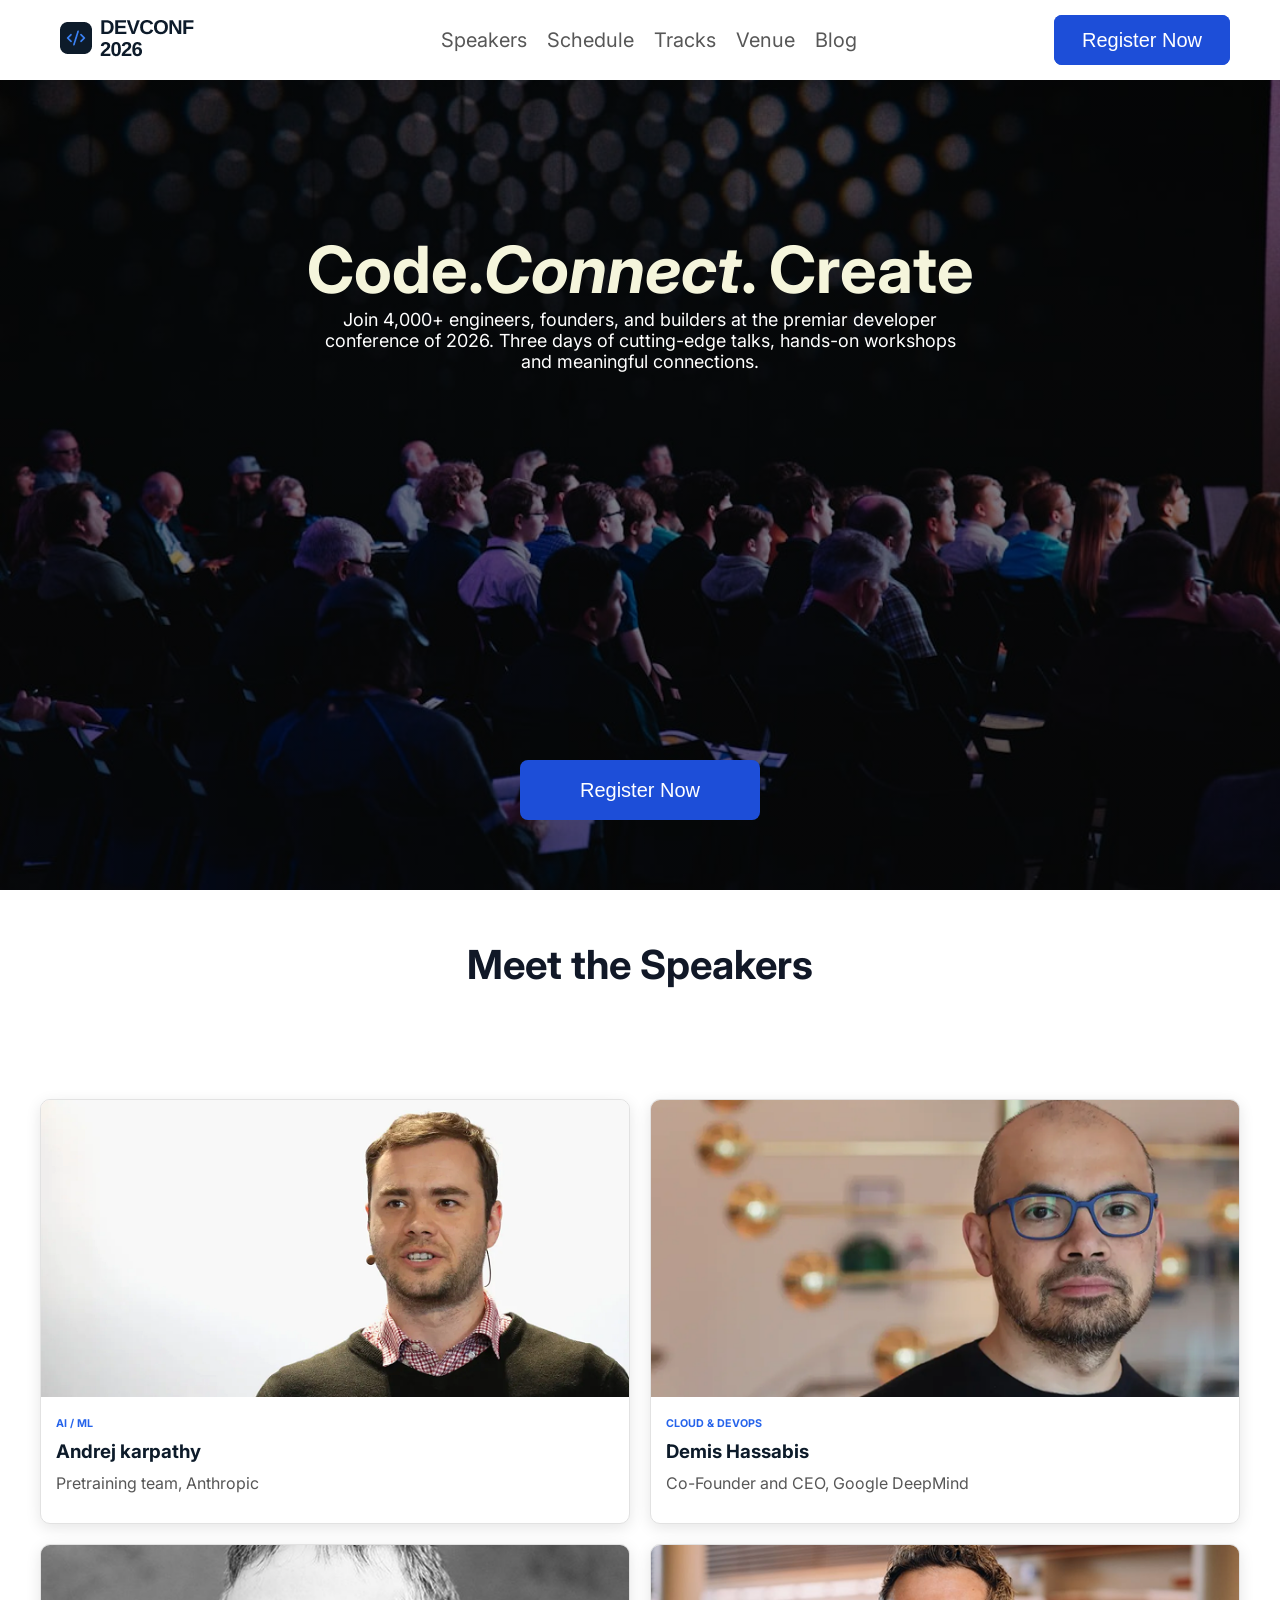
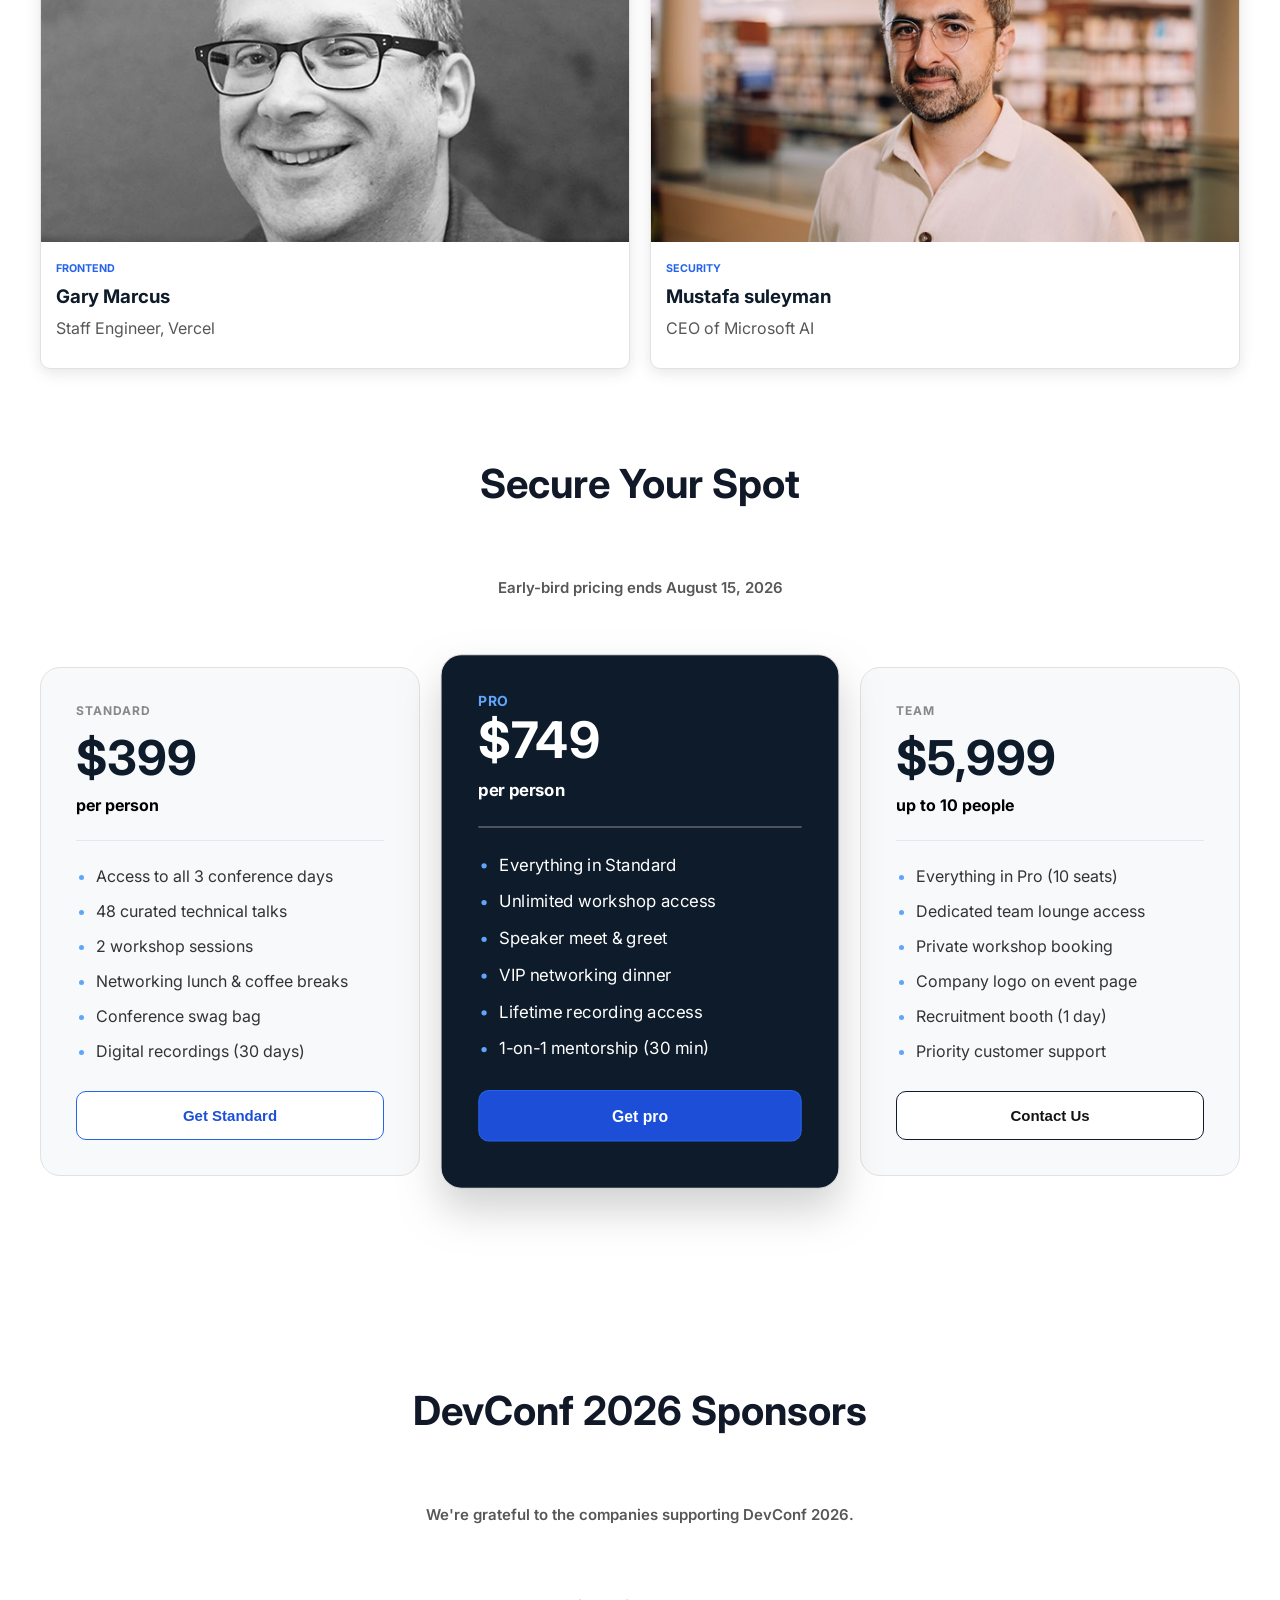
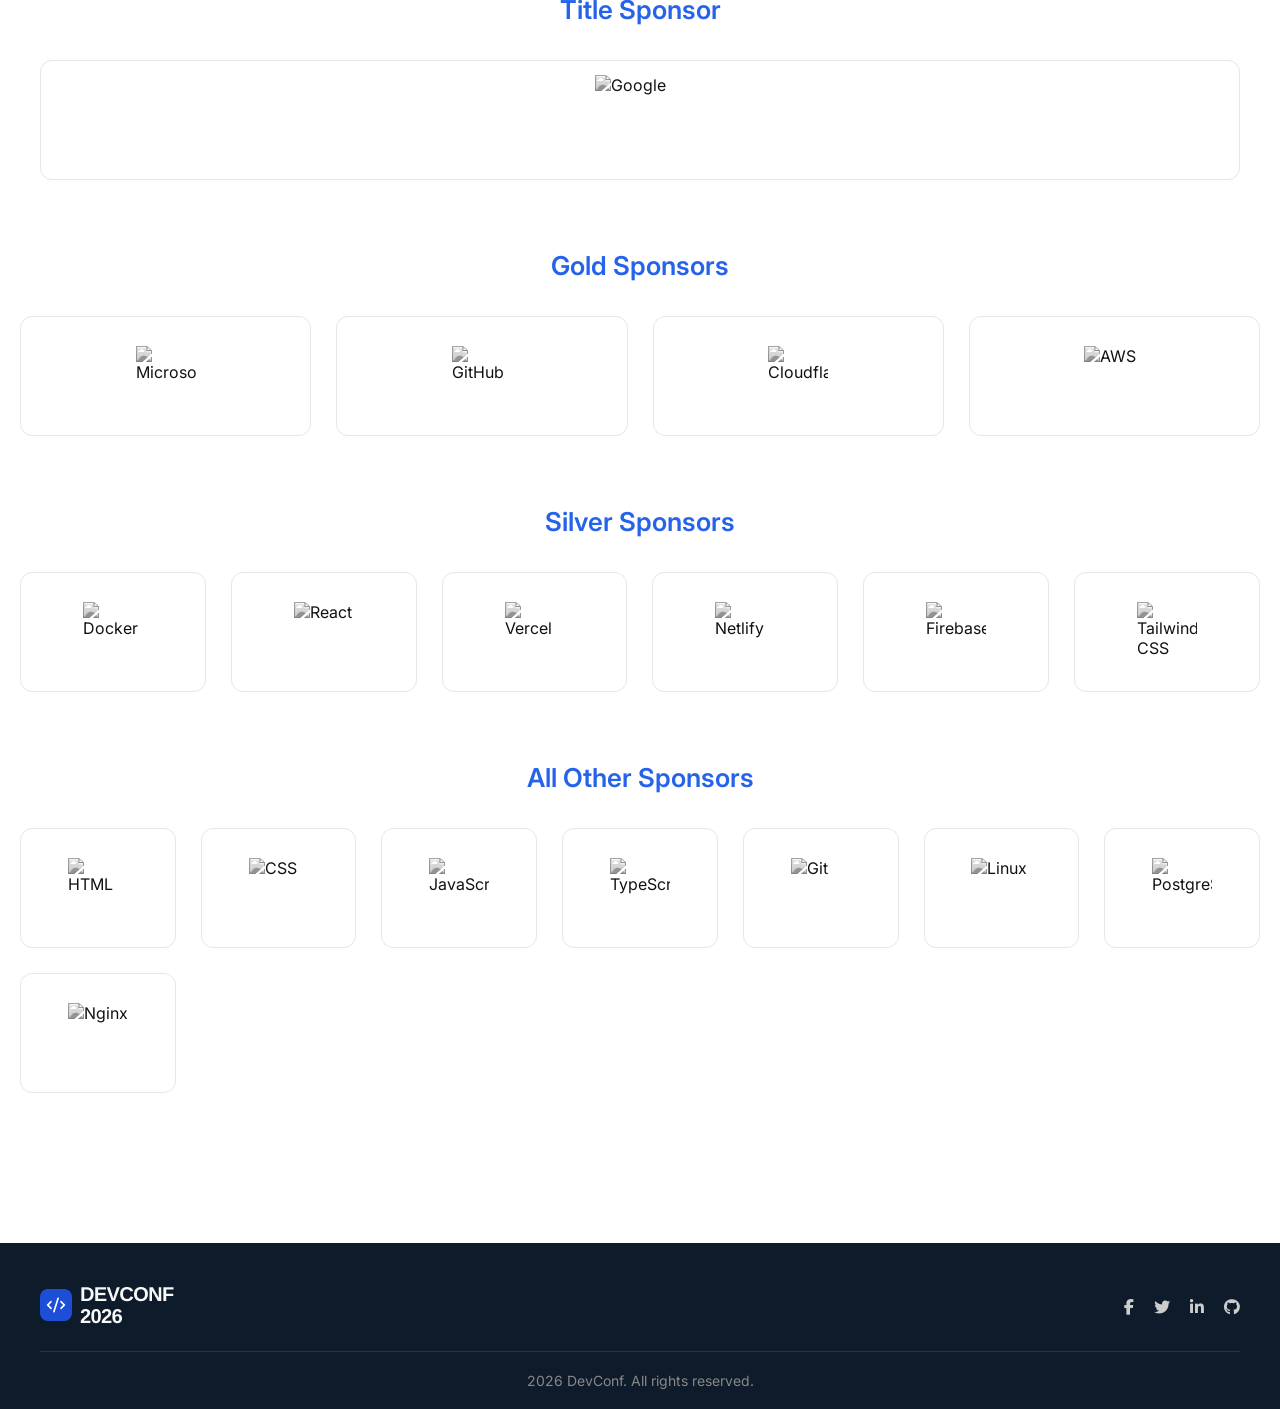
==== commit 429443ac: "The web page has been created" ====
--- a/index.html
+++ b/index.html
@@ -66,7 +66,7 @@
 
      <section>
         <div class="title">
-        <h2>Meet the Speakers</h2>
+        <h2 class="title">Meet the Speakers</h2>
         </div>
         <div class="speakers-card">
       
@@ -101,7 +101,7 @@
      <!-- Secure spot Start -->
       <section>
         <div class="title">
-            <h2>Secure Your Spot</h2>
+            <h2 class="title">Secure Your Spot</h2>
             <p>Early-bird pricing ends August 15, 2026</p>
         </div>
         <div  class="secure-section">
@@ -162,7 +162,7 @@
 <section class="sponsors">
 
     <div class="title">
-        <h2>DevConf 2026 Sponsors</h2>
+        <h2 class="title">DevConf 2026 Sponsors</h2>
         <p>We're grateful to the companies supporting DevConf 2026.</p>
     </div>
 
--- a/Style/index.css
+++ b/Style/index.css
@@ -73,13 +73,13 @@
 .hero-content h2{
     color: beige;
     align-items: center;
-    font-size: 100px;
+    font-size: 65px;
     font-weight: bold;
 }
 .hero-content p{
     color: white;
     align-items: center;
-    font-size: 30px;
+    font-size: 18px;
 }
 .hero{
     position: relative;
@@ -91,9 +91,9 @@
     bottom: 80px;
     left: 50%;
     transform: translateX(-50%);
-    width: 20rem;
+    width: 15rem;
     max-width: 90%;
-    height: 70px;
+    height: 60px;
     background: #1D4ED8;
     border: none;
     border-radius: 8px;
@@ -120,10 +120,10 @@
     display: grid;
     grid-template-columns: repeat(2, 1fr);
     gap: 20px;
-    max-width: 1500px;
+    max-width: 1280px;
     margin: 0 auto;
-    padding: 50px px;
-    height: 1000px;
+    padding: 40px;
+    height: 950px;
 
 }
 .card{
@@ -165,7 +165,7 @@
     display: grid;
     grid-template-columns: repeat(3, 1fr);
     gap: 30px;
-    max-width: 1280px;
+    max-width: 1200px;
     margin: 0 auto 80px;
 
 }
